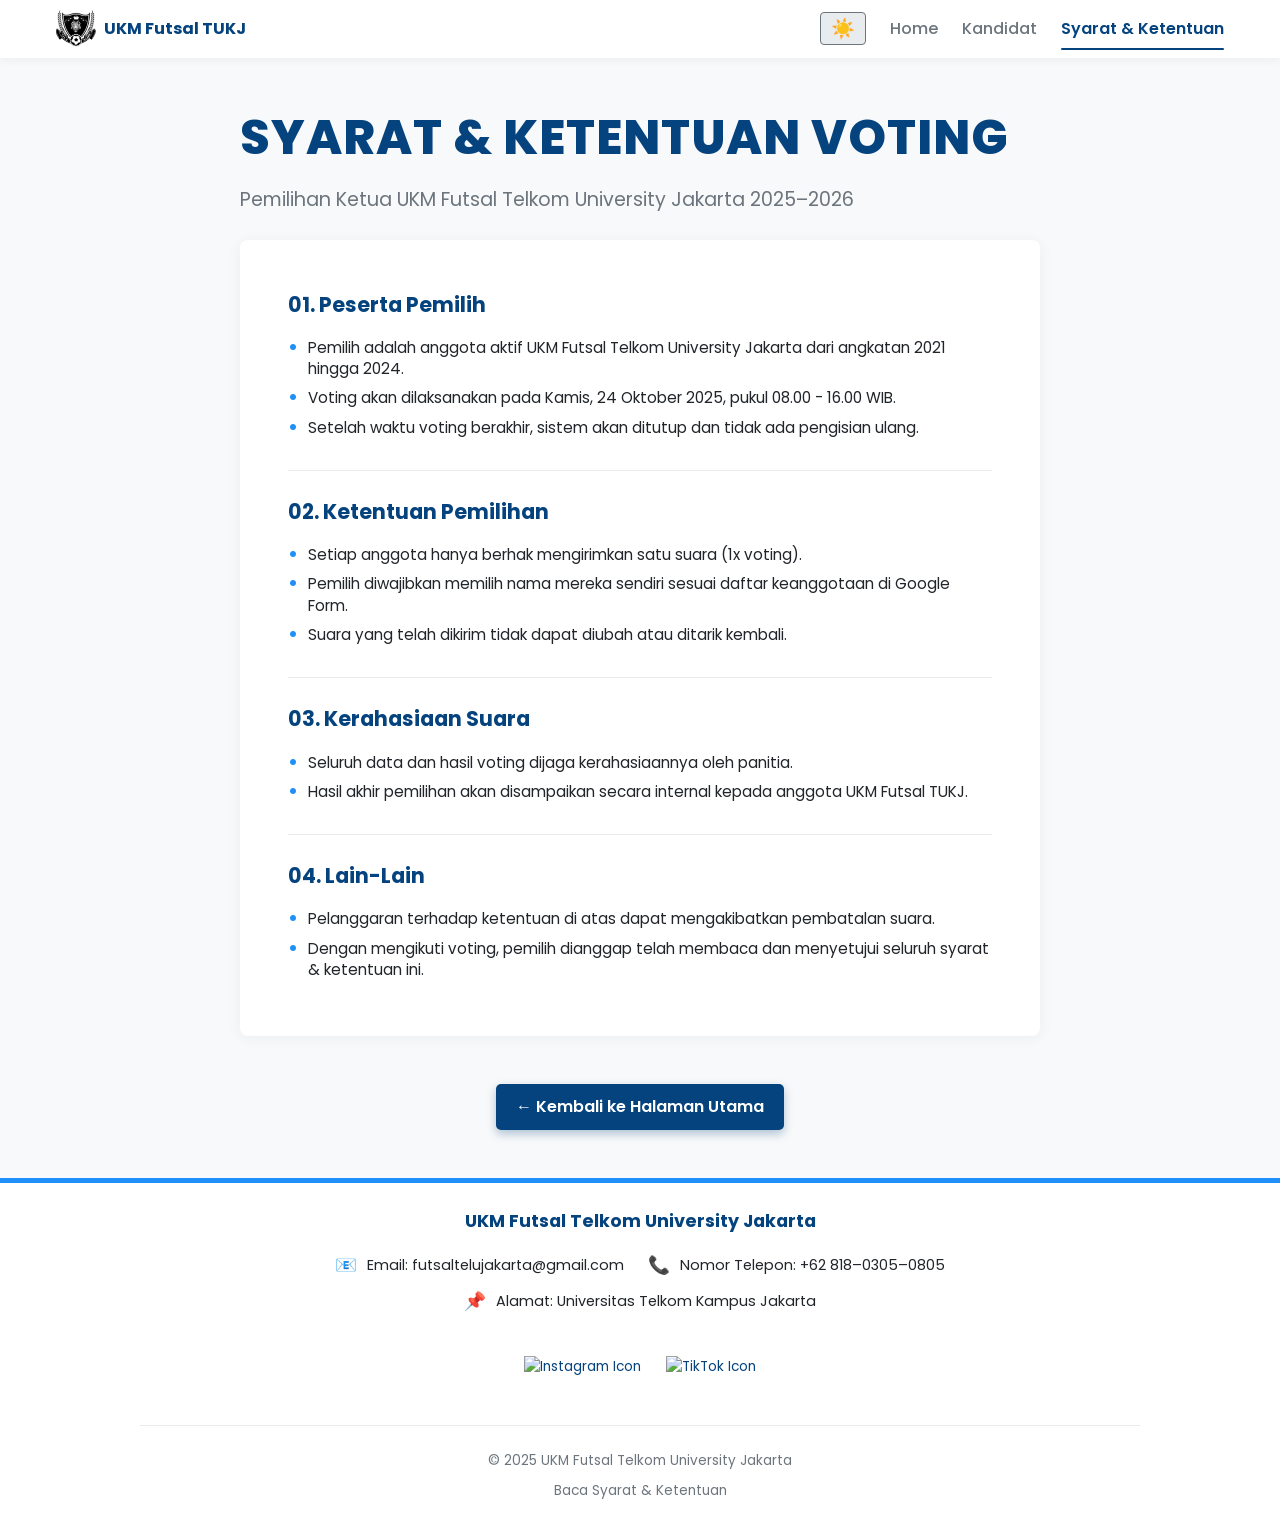
==== syarat.html @ 2a082401 "Initial commit of Futsal TUKJ Website" ====
<!DOCTYPE html>
<html lang="id">
  <head>
    <meta charset="UTF-8" />
    <meta name="viewport" content="width=device-width, initial-scale=1.0" />
    <title>Syarat & Ketentuan Voting</title>
    <link rel="stylesheet" href="style.css" />
    <link
      href="https://fonts.googleapis.com/css2?family=Poppins:wght@300;400;500;600;700;800&display=swap"
      rel="stylesheet"
    />
  </head>
  <body class="light-theme">
    <header class="sticky-header">
      <div class="header-content">
        <a href="index.html" class="logo-link">
          <img
            src="images/logo.png"
            alt="Logo UKM Futsal Telkom University Jakarta"
            class="logo"
          />
          <span class="ukm-name">UKM Futsal TUKJ</span>
        </a>
        <div class="header-controls">
          <button
            id="theme-toggle"
            class="theme-toggle"
            aria-label="Toggle dark mode"
          >
            ☀️
          </button>
          <nav class="main-nav">
            <a href="index.html" class="nav-item">Home</a>
            <a href="index.html#candidates-section" class="nav-item"
              >Kandidat</a
            >
            <a href="syarat.html" class="nav-item active">Syarat & Ketentuan</a>
          </nav>
        </div>
      </div>
    </header>

    <main class="terms-page">
      <section class="terms-content">
        <h1 class="main-title">SYARAT & KETENTUAN VOTING</h1>
        <p class="subtitle">
          Pemilihan Ketua UKM Futsal Telkom University Jakarta 2025–2026
        </p>

        <div class="terms-box">
          <div class="terms-section">
            <h2>01. Peserta Pemilih</h2>
            <ul>
              <li>
                Pemilih adalah anggota aktif UKM Futsal Telkom University
                Jakarta dari angkatan 2021 hingga 2024.
              </li>
              <li>
                Voting akan dilaksanakan pada Kamis, 24 Oktober 2025, pukul
                08.00 - 16.00 WIB.
              </li>
              <li>
                Setelah waktu voting berakhir, sistem akan ditutup dan tidak ada
                pengisian ulang.
              </li>
            </ul>
          </div>

          <div class="terms-section">
            <h2>02. Ketentuan Pemilihan</h2>
            <ul>
              <li>
                Setiap anggota hanya berhak mengirimkan satu suara (1x voting).
              </li>
              <li>
                Pemilih diwajibkan memilih nama mereka sendiri sesuai daftar
                keanggotaan di Google Form.
              </li>
              <li>
                Suara yang telah dikirim tidak dapat diubah atau ditarik
                kembali.
              </li>
            </ul>
          </div>

          <div class="terms-section">
            <h2>03. Kerahasiaan Suara</h2>
            <ul>
              <li>
                Seluruh data dan hasil voting dijaga kerahasiaannya oleh
                panitia.
              </li>
              <li>
                Hasil akhir pemilihan akan disampaikan secara internal kepada
                anggota UKM Futsal TUKJ.
              </li>
            </ul>
          </div>

          <div class="terms-section last-section">
            <h2>04. Lain-Lain</h2>
            <ul>
              <li>
                Pelanggaran terhadap ketentuan di atas dapat mengakibatkan
                pembatalan suara.
              </li>
              <li>
                Dengan mengikuti voting, pemilih dianggap telah membaca dan
                menyetujui seluruh syarat & ketentuan ini.
              </li>
            </ul>
          </div>
        </div>

        <div class="back-link-container">
          <a href="index.html" class="btn-back">
            &larr; Kembali ke Halaman Utama
          </a>
        </div>
      </section>
    </main>

    <footer>
      <div class="footer-content-wrap">
        <div class="footer-col contact-info">
          <h3>UKM Futsal Telkom University Jakarta</h3>
          <p>
            <span aria-hidden="true">📧</span> Email:
            futsaltelujakarta@gmail.com
          </p>
          <p>
            <span aria-hidden="true">📞</span> Nomor Telepon: +62 818–0305–0805
          </p>
          <p>
            <span aria-hidden="true">📌</span> Alamat: Universitas Telkom Kampus
            Jakarta
          </p>
        </div>

        <div class="footer-col social-icons">
          <a
            href="https://www.instagram.com/futsaltukj?utm_source=ig_web_button_share_sheet&igsh=ZDNlZDc0MzIxNw=="
            target="_blank"
            aria-label="Instagram"
          >
            <img src="https://upload.wikimedia.org/wikipedia/commons/thumb/a/a5/Instagram_icon.png/1200px-Instagram_icon.png" alt="Instagram Icon" />
          </a>
          <a href="https://www.tiktok.com/@futsal.telujakarta?lang=en-GB" target="_blank" aria-label="TikTok">
                    <img src="https://upload.wikimedia.org/wikipedia/id/thumb/a/a9/TikTok_logo.svg/1280px-TikTok_logo.svg.png" alt="TikTok Icon">
                </a>
        </div>
      </div>

      <div class="footer-bottom">
        <p class="copyright">© 2025 UKM Futsal Telkom University Jakarta</p>
        <p>
          <a href="syarat.html" class="footer-link">Baca Syarat & Ketentuan</a>
        </p>
      </div>
    </footer>

    <script>
      // DARK/LIGHT MODE SCRIPT
      function applyTheme(theme) {
        document.body.className = theme + "-theme";
        localStorage.setItem("theme", theme);
        const toggle = document.getElementById("theme-toggle");
        if (toggle) {
          toggle.innerHTML = theme === "dark" ? "🌙" : "☀️";
        }
      }

      function toggleTheme() {
        const currentTheme = document.body.classList.contains("dark-theme")
          ? "dark"
          : "light";
        const newTheme = currentTheme === "dark" ? "light" : "dark";
        applyTheme(newTheme);
      }

      document.addEventListener("DOMContentLoaded", () => {
        const savedTheme = localStorage.getItem("theme") || "light";
        applyTheme(savedTheme);

        const toggleButton = document.getElementById("theme-toggle");
        if (toggleButton) {
          toggleButton.addEventListener("click", toggleTheme);
        }
      });
    </script>
  </body>
</html>
---- style.css ----
/* Import Font Poppins */
@import url("https://fonts.googleapis.com/css2?family=Poppins:wght@300;400;500;600;700;800&display=swap");

/* ================================================================= */
/* 1. VARIABEL TEMA */
/* ================================================================= */

:root {
  /* Light Mode Variables (Default) */
  --color-bg-main: #f8f9fa;
  --color-bg-card: #ffffff;
  --color-bg-secondary: #e9ecef;
  --color-text-main: #212529;
  --color-text-secondary: #6c757d;

  --color-primary-dark: #05437e; /* Biru Tua Serius */
  --color-primary-light: #2090f8; /* Biru Terang Aksen */
  --color-shadow-base: rgba(0, 0, 0, 0.05);
  --color-white: #ffffff;
}

/* Dark Mode Variables */
.dark-theme {
  --color-bg-main: #121212;
  --color-bg-card: #1e1e1e;
  --color-bg-secondary: #2c2c2c;
  --color-text-main: #e0e0e0;
  --color-text-secondary: #aaaaaa;

  --color-primary-dark: #8db4e4;
  --color-primary-light: #4a90e2;
  --color-shadow-base: rgba(0, 0, 0, 0.5);
  --color-white: #ffffff;
}

/* ================================================================= */
/* 2. SPACING & GLOBAL RESET */
/* ================================================================= */

:root {
  --spacing-lg: 3rem;
  --spacing-md: 1.5rem;
  --spacing-sm: 1rem;
  --spacing-xs: 0.5rem;
}

* {
  margin: 0;
  padding: 0;
  box-sizing: border-box;
}

body {
  font-family: "Poppins", sans-serif;
  background-color: var(--color-bg-main);
  color: var(--color-text-main);
  line-height: 1.6;
  scroll-behavior: smooth;
  transition: background-color 0.3s, color 0.3s;
}

a {
  color: var(--color-primary-dark);
  text-decoration: none;
  transition: color 0.3s ease;
}

a:hover {
  color: var(--color-primary-light);
}

ul {
  list-style: none;
  padding-left: 0;
}

/* ================================================================= */
/* 3. HEADER & NAVIGASI */
/* ================================================================= */

.sticky-header {
  background-color: var(--color-bg-card);
  width: 100%;
  position: fixed;
  top: 0;
  left: 0;
  z-index: 1000;
  box-shadow: 0 2px 10px var(--color-shadow-base);
  padding: var(--spacing-xs) 0;
  transition: background-color 0.3s, box-shadow 0.3s;
}

.header-content {
  max-width: 1200px;
  margin: 0 auto;
  padding: 0 var(--spacing-sm);
  display: flex;
  justify-content: space-between;
  align-items: center;
}

.logo-link {
  display: flex;
  align-items: center;
}

.logo {
  height: 40px;
  margin-right: var(--spacing-xs);

  border: none;
  border-radius: 0;
  padding: 0;
  background-color: transparent;

  filter: drop-shadow(0 0 5px rgba(255, 255, 255, 0.861));
}

.ukm-name {
  font-size: 1rem;
  font-weight: 700;
  color: var(--color-primary-dark);
}

.header-controls {
  display: flex;
  align-items: center;
}

.theme-toggle {
  background: var(--color-bg-secondary);
  border: 1px solid var(--color-text-secondary);
  color: var(--color-text-main);
  padding: 6px 10px;
  margin-right: var(--spacing-md);
  border-radius: 4px;
  cursor: pointer;
  font-size: 1.2rem;
  line-height: 1;
  transition: all 0.3s;
}

.theme-toggle:hover {
  background-color: var(--color-primary-dark);
  color: var(--color-bg-card);
}

.main-nav {
  display: flex;
  gap: var(--spacing-md);
}

.nav-item {
  font-weight: 500;
  color: var(--color-text-secondary);
  padding: var(--spacing-xs) 0;
  position: relative;
}

.nav-item:hover {
  color: var(--color-primary-dark);
}

.nav-item.active {
  color: var(--color-primary-dark);
  font-weight: 600;
}

.nav-item.active::after {
  content: "";
  position: absolute;
  bottom: 0;
  left: 0;
  width: 100%;
  height: 2px;
  background-color: var(--color-primary-dark);
  border-radius: 1px;
}

/* ================================================================= */
/* 4. HERO SECTION & JUDUL */
/* ================================================================= */

main {
  padding-top: 100px;
}

.hero {
  text-align: center;
  padding: var(--spacing-lg) 0;
}

.main-title {
  font-size: 3rem;
  font-weight: 800;
  color: var(--color-primary-dark);
  margin-bottom: var(--spacing-xs);
  text-transform: uppercase;
  letter-spacing: 1px;
}

.subtitle {
  font-size: 1.2rem;
  font-weight: 400;
  color: var(--color-text-secondary);
  margin-bottom: var(--spacing-sm);
}

.tagline {
  font-size: 0.95rem;
  font-weight: 500;
  color: var(--color-primary-dark);
  border: 1px solid var(--color-primary-light);
  padding: 6px 18px;
  display: inline-block;
  border-radius: 20px;
}

/* ================================================================= */
/* 5. KANDIDAT CARDS */
/* ================================================================= */

.candidates-list {
  padding: var(--spacing-lg) 0;
}

.candidates-list h2 {
  text-align: center;
  font-size: 2rem;
  font-weight: 700;
  color: var(--color-primary-dark);
  margin-bottom: var(--spacing-lg);
}

.candidate-grid {
  display: grid;
  grid-template-columns: repeat(3, 1fr);
  gap: var(--spacing-md);
  max-width: 1100px;
  margin: 0 auto;
}

.candidate-card {
  background-color: var(--color-bg-card);
  padding: var(--spacing-sm);
  border-radius: 8px;
  text-align: center;
  transition: transform 0.3s ease, box-shadow 0.3s ease, border 0.3s ease; /* Tambahkan border 0.3s ease */
  box-shadow: 0 5px 10px rgba(0, 0, 0, 0.05);
  border: 1px var(--color-primary-light);
}

.candidate-card:hover {
  transform: translateY(-5px);
  /* Hapus perubahan background-color, biarkan tetap putih */
  background-color: var(--color-bg-card);
  /* Ganti box-shadow dengan border biru dan bayangan yang lebih lembut */
  box-shadow: 0 8px 15px rgba(0, 0, 0, 0.1);
  border: 1px solid var(--color-primary-light); /* BORDER BIRU KRITIS */
}

.candidate-photo {
  width: 120px;
  height: 120px;
  object-fit: cover;
  border-radius: 50%;
  margin-bottom: var(--spacing-xs);
  border: 3px solid var(--color-primary-light);
}

.candidate-name {
  font-size: 1.3rem;
  font-weight: 700;
  /* Kunci 1: Hilangkan margin bawah nama agar nomor urut menempel erat */
  margin-bottom: 0 !important;
  color: var(--color-primary-dark);
}

.candidate-number {
  font-size: 1rem;
  font-weight: 500;
  color: var(--color-text-secondary);
  /* Kunci 2: Hilangkan margin atas nomor urut untuk menempel ke nama */
  margin-top: 0 !important;
  /* Kunci 3: Beri jarak yang cukup di bawah, memisahkan dari Tabs */
  margin-bottom: var(--spacing-sm); /* 1rem = 16px, jarak aman ke Tabs */
}

.candidate-number strong {
  font-weight: 700;
}

.badge-color {
  display: inline-block;
  width: 10px;
  height: 10px;
  border-radius: 50%;
  margin-left: 5px;
  vertical-align: middle;
}

/* Tabs */
.tab-container {
  border-top: 1px solid var(--color-bg-secondary);
  padding-top: var(--spacing-xs);
  margin-top: var(--spacing-xs);
}

.tab-buttons {
  display: flex;
  justify-content: space-around;
  margin-bottom: var(--spacing-xs);
}

.tab-button {
  flex-grow: 1;
  padding: 6px 4px;
  border: 1px solid var(--color-bg-secondary);
  background-color: var(--color-bg-main);
  color: var(--color-text-secondary);
  font-weight: 600;
  cursor: pointer;
  font-size: 0.85rem;
  transition: all 0.3s ease;
}

.tab-button:first-child {
  border-top-left-radius: 4px;
  border-bottom-left-radius: 4px;
}
.tab-button:last-child {
  border-top-right-radius: 4px;
  border-bottom-right-radius: 4px;
}

.tab-button.active {
  background-color: var(--color-primary-dark);
  color: var(--color-bg-card);
  border-color: var(--color-primary-dark);
}

.tab-content {
  display: none;
  text-align: left;
  padding: var(--spacing-xs) 0;
  font-size: 0.85rem;
  animation: fadeIn 0.4s;
}

.tab-content.active {
  display: block;
}

.tab-content h4 {
  font-size: 0.95rem;
  font-weight: 700;
  color: var(--color-primary-light);
  margin-top: var(--spacing-xs);
  margin-bottom: var(--spacing-xs);
}

.tab-content ul,
.tab-content ol {
  padding-left: var(--spacing-md);
  margin-bottom: var(--spacing-xs);
}

.tab-content ol {
  list-style-type: decimal; /* Jaga agar List utama Misi/Proker tetap bernomor (1, 2, 3) */
}

/* KODE KRITIS: Targetkan UL yang ada di dalam OL untuk diubah menjadi bullet (disk) */
.tab-content ol ul {
  /* Hapus penomoran default browser pada sub-list */
  list-style-type: disc;
  /* Tambahkan indentasi ekstra agar terlihat sebagai sub-poin */
  padding-left: var(--spacing-md);
  margin-top: 5px;
  margin-bottom: 5px;
}

.tab-content li {
  color: var(--color-text-main);
  margin-bottom: 3px;
  padding-left: 0;
  position: static;
}

@keyframes fadeIn {
  from {
    opacity: 0;
    transform: translateY(5px);
  }
  to {
    opacity: 1;
    transform: translateY(0);
  }
}

/* ================================================================= */
/* 6. TOMBOL VOTING */
/* ================================================================= */

.voting-action {
  text-align: center;
  padding: var(--spacing-lg) 0;
}

.btn-voting {
  display: inline-block;
  background-color: var(
    --color-primary-dark
  ); /* Tetap oranye untuk background */
  color: #ffffff;
  padding: 15px 40px;
  border-radius: 5px;
  font-size: 1.2rem;
  font-weight: 600;
  text-transform: uppercase;
  transition: background-color 0.3s ease, transform 0.2s ease
  box-shadow 0.3s ease; /* Tambah box-shadow transition */

  /* UBAH DI SINI: Shadow biru gelap untuk default */
  box-shadow: 0 4px 10px rgba(5, 67, 126, 0.3); /* rgba dari --color-primary-dark */
}

.btn-voting:hover {
  background-color: white; /* Tetap oranye lebih gelap */
  transform: translateY(-2px);

  /* UBAH DI SINI: Shadow biru gelap lebih kuat saat hover */
  box-shadow: 0 6px 12px rgba(5, 67, 126, 0.5); /* rgba dari --color-primary-dark */
}

/* ================================================================= */
/* 7. FOOTER (Struktur Satu Kolom Terpusat - FULLY CENTERED) */
/* ================================================================= */

footer {
  background-color: var(--color-bg-card);
  text-align: center;
  padding: var(--spacing-md) 0;
  border-top: 5px solid var(--color-primary-light);
  font-size: 0.85rem;
  color: var(--color-text-secondary);
  transition: background-color 0.3s;
}

.footer-content-wrap {
  max-width: 1000px;
  margin: 0 auto;
  padding: 0 var(--spacing-md) var(--spacing-md);

  display: block;
  text-align: center;

  border-bottom: 1px solid var(--color-bg-secondary);
  margin-bottom: var(--spacing-sm);
}

.footer-col {
  width: 100%;
  padding: 0;
}

.footer-col h3 {
  font-size: 1.1rem;
  font-weight: 700;
  color: var(--color-primary-dark);
  margin-bottom: var(--spacing-sm);
}

/* Styling Info Kontak (Sekarang terpusat) */
.contact-info p {
  color: var(--color-text-main);
  font-size: 0.9rem;
  margin-bottom: 8px;

  display: inline-flex;
  align-items: center;
  gap: 10px;
  padding: 0 10px;
}

.contact-info {
  margin-bottom: var(--spacing-md);
}

.contact-info p span[aria-hidden="true"] {
  font-size: 1.1rem;
  color: var(--color-primary-light);
}

.social-icons {
  text-align: center;
  padding-top: var(--spacing-sm);
  margin-bottom: var(--spacing-md);
}

.social-icons a {
  display: inline-block;
  margin: 0 var(--spacing-xs);
  transition: transform 0.3s ease;
}

.social-icons a:hover {
  transform: translateY(-3px) scale(1.05);
}

.social-icons img {
  /* --- PERBAIKAN KRITIS UNTUK IKON --- */
  height: 35px;
  width: 50px; /* Set width dan height yang sama */
  object-fit: contain; /* JAMIN mempertahankan rasio aspek di dalam kotak */
  /* ------------------------------------ */
  vertical-align: middle;
}

.social-icons a:last-child img {
  height: 70px; /* Tingkatkan tinggi sedikit */
  width: 80px; /* Tingkatkan lebar sedikit */
  /* Beri margin tambahan agar ada jarak dengan ikon sebelumnya */
  margin-left: 5px;
}

/* Footer Paling Bawah */
.footer-bottom {
  text-align: center;
  padding-top: var(--spacing-xs);
}

footer p {
  margin-bottom: var(--spacing-xs);
}
footer p:last-child {
  margin-bottom: 0;
}

.footer-link {
  color: var(--color-text-secondary);
}
.footer-link:hover {
  color: var(--color-primary-light);
}

/* ================================================================= */
/* 8. SYARAT & KETENTUAN (CLEAN & ELEGAN) - PERBAIKAN KRITIS */
/* ================================================================= */

.terms-page {
  padding-bottom: var(--spacing-lg);
}

.terms-content {
  max-width: 800px;
  margin: 0 auto;
  padding: 0;
}

.terms-box {
  background-color: var(--color-bg-card);
  padding: var(--spacing-lg);
  border-radius: 8px;
  box-shadow: 0 2px 15px var(--color-shadow-base);
  margin-top: var(--spacing-md);
  transition: background-color 0.3s, box-shadow 0.3s;
}

.terms-section {
  margin-bottom: var(--spacing-md);
  padding-bottom: var(--spacing-md);
  /* Border halus di bawah setiap bagian */
  border-bottom: 1px solid var(--color-bg-secondary);
}
.terms-section:last-child {
  border-bottom: none;
  margin-bottom: 0;
  padding-bottom: 0;
}

.terms-section h2 {
  font-size: 1.3rem;
  color: var(--color-primary-dark);
  margin-bottom: var(--spacing-sm);
  font-weight: 700;
}

/* KODE KRITIS UNTUK LIST ITEM: Gunakan list-style kustom yang rapi */
.terms-section ul {
  /* Hapus default padding */
  padding: 0;
  margin-top: var(--spacing-xs);
  list-style: none; /* Matikan bullet default */
}

.terms-section li {
  font-size: 0.95rem;
  color: var(--color-text-main);
  margin-bottom: 8px;
  padding-left: 20px; /* Ruang untuk bullet kustom */
  position: relative;
  line-height: 1.4;
}

.terms-section li::before {
  /* Bullet kustom yang rapi (titik kecil) */
  content: "•";
  position: absolute;
  left: 0;
  font-size: 1.2rem;
  line-height: 1; /* Pastikan bullet sejajar dengan teks */
  color: var(--color-primary-light); /* Warna biru aksen */
  font-weight: 900;
}
/* Akhir KODE KRITIS */

.back-link-container {
  margin-top: var(--spacing-lg);
  text-align: center;
}

.btn-back {
  display: inline-block;
  background-color: var(--color-primary-dark);
  color: var(--color-bg-card);
  padding: 10px 20px;
  border-radius: 5px;
  font-size: 1rem;
  font-weight: 600;
  transition: background-color 0.3s ease, transform 0.2s ease,
    box-shadow 0.3s ease; /* Tambah box-shadow transition */

  /* TAMBAH DI SINI: Shadow biru gelap untuk default */
  box-shadow: 0 4px 10px rgba(5, 67, 126, 0.3); /* rgba dari --color-primary-dark */
}

.btn-back:hover {
  background-color: white;
  transform: translateY(-2px);

  /* TAMBAH DI SINI: Shadow biru gelap lebih kuat saat hover */
  box-shadow: 0 6px 12px rgba(5, 67, 126, 0.5); /* rgba dari --color-primary-dark */
}
/* ================================================================= */
/* 9. MEDIA QUERIES (Penyesuaian Footer) */
/* ================================================================= */

/* ... (Media queries sebelumnya) ... */

@media (max-width: 768px) {
  /* ... (Kode responsif lainnya) ... */

  /* Perubahan untuk Footer di Mobile */
  .footer-content-wrap {
    flex-direction: column;
    align-items: center;
    text-align: center;
  }
  .footer-col {
    width: 100%;
    margin-bottom: var(--spacing-md);
    min-width: unset;
  }
  .contact-info p {
    /* Di mobile, biarkan kontak menyebar agar lebih mudah dibaca */
    display: flex;
    justify-content: center;
    padding: 0;
  }

  .social-icons a {
    margin: 0 5px;
  }
  .social-icons img {
    height: 30px;
    width: 30px;
    object-fit: contain; /* JAMIN di mobile juga */
  }
  .social-icons a:last-child img {
    height: 50px;
    width: 50px;
    margin-left: 3px;
  }
}
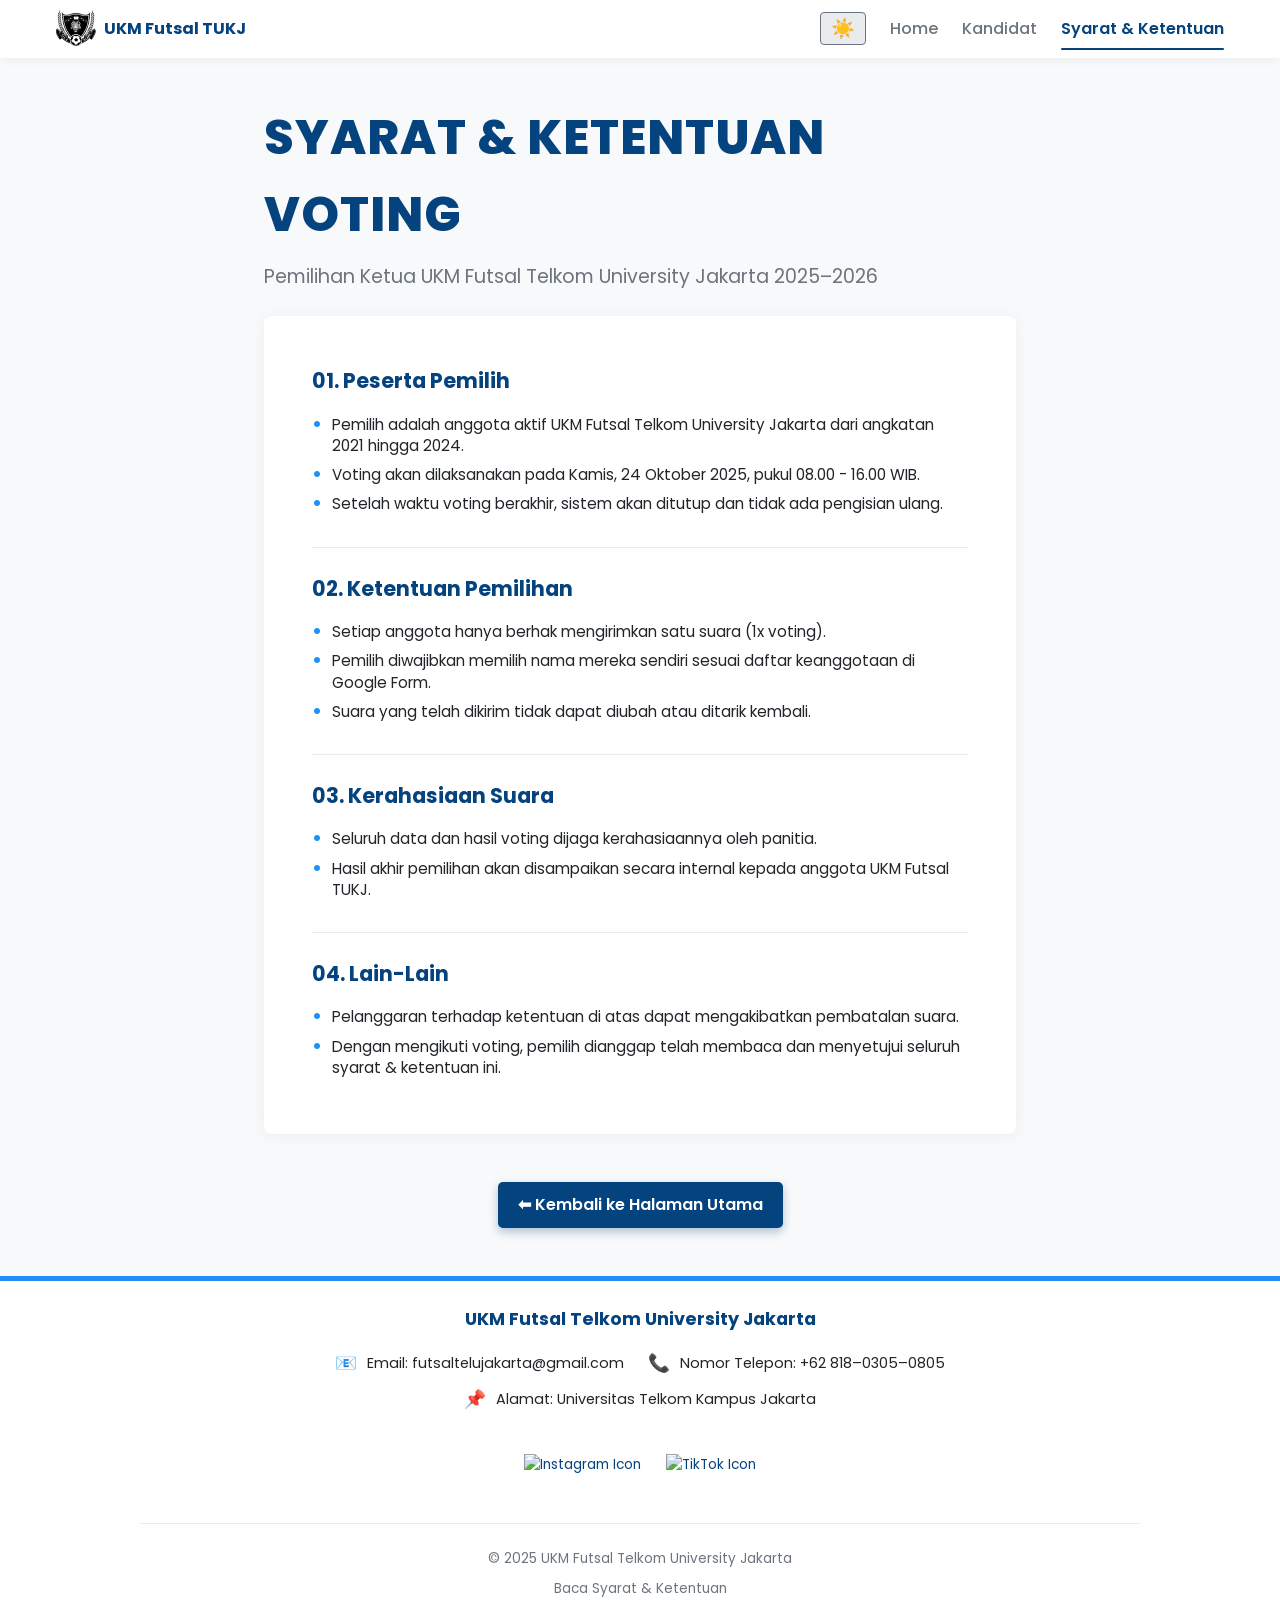
==== commit c245459d: "Initial commit of Futsal TUKJ Website" ====
--- a/syarat.html
+++ b/syarat.html
@@ -114,7 +114,7 @@
 
         <div class="back-link-container">
           <a href="index.html" class="btn-back">
-            &larr; Kembali ke Halaman Utama
+            <span aria-hidden="true">⬅</span> Kembali ke Halaman Utama
           </a>
         </div>
       </section>
@@ -143,11 +143,21 @@
             target="_blank"
             aria-label="Instagram"
           >
-            <img src="https://upload.wikimedia.org/wikipedia/commons/thumb/a/a5/Instagram_icon.png/1200px-Instagram_icon.png" alt="Instagram Icon" />
+            <img
+              src="https://upload.wikimedia.org/wikipedia/commons/thumb/a/a5/Instagram_icon.png/1200px-Instagram_icon.png"
+              alt="Instagram Icon"
+            />
           </a>
-          <a href="https://www.tiktok.com/@futsal.telujakarta?lang=en-GB" target="_blank" aria-label="TikTok">
-                    <img src="https://upload.wikimedia.org/wikipedia/id/thumb/a/a9/TikTok_logo.svg/1280px-TikTok_logo.svg.png" alt="TikTok Icon">
-                </a>
+          <a
+            href="https://www.tiktok.com/@futsal.telujakarta?lang=en-GB"
+            target="_blank"
+            aria-label="TikTok"
+          >
+            <img
+              src="https://upload.wikimedia.org/wikipedia/id/thumb/a/a9/TikTok_logo.svg/1280px-TikTok_logo.svg.png"
+              alt="TikTok Icon"
+            />
+          </a>
         </div>
       </div>
 
--- a/style.css
+++ b/style.css
@@ -408,17 +408,15 @@
 
 .btn-voting {
   display: inline-block;
-  background-color: var(
-    --color-primary-dark
-  ); /* Tetap oranye untuk background */
+  background-color: var(--color-primary-dark);
   color: #ffffff;
   padding: 15px 40px;
   border-radius: 5px;
   font-size: 1.2rem;
   font-weight: 600;
   text-transform: uppercase;
-  transition: background-color 0.3s ease, transform 0.2s ease
-  box-shadow 0.3s ease; /* Tambah box-shadow transition */
+  transition: background-color 0.3s ease,
+    transform 0.2s ease box-shadow 0.3s ease; /* Tambah box-shadow transition */
 
   /* UBAH DI SINI: Shadow biru gelap untuk default */
   box-shadow: 0 4px 10px rgba(5, 67, 126, 0.3); /* rgba dari --color-primary-dark */
@@ -544,7 +542,7 @@
 }
 
 /* ================================================================= */
-/* 8. SYARAT & KETENTUAN (CLEAN & ELEGAN) - PERBAIKAN KRITIS */
+/* 8. SYARAT & KETENTUAN (CLEAN & ELEGAN) - PERBAIKAN MARGIN */
 /* ================================================================= */
 
 .terms-page {
@@ -554,7 +552,8 @@
 .terms-content {
   max-width: 800px;
   margin: 0 auto;
-  padding: 0;
+  /* Tambahkan padding horizontal di desktop/tablet agar tidak terlalu mepet tepi */
+  padding: 0 var(--spacing-md);
 }
 
 .terms-box {
@@ -569,7 +568,6 @@
 .terms-section {
   margin-bottom: var(--spacing-md);
   padding-bottom: var(--spacing-md);
-  /* Border halus di bawah setiap bagian */
   border-bottom: 1px solid var(--color-bg-secondary);
 }
 .terms-section:last-child {
@@ -585,38 +583,29 @@
   font-weight: 700;
 }
 
-/* KODE KRITIS UNTUK LIST ITEM: Gunakan list-style kustom yang rapi */
 .terms-section ul {
-  /* Hapus default padding */
   padding: 0;
   margin-top: var(--spacing-xs);
-  list-style: none; /* Matikan bullet default */
+  list-style: none;
 }
 
 .terms-section li {
   font-size: 0.95rem;
   color: var(--color-text-main);
   margin-bottom: 8px;
-  padding-left: 20px; /* Ruang untuk bullet kustom */
+  padding-left: 20px;
   position: relative;
   line-height: 1.4;
 }
 
 .terms-section li::before {
-  /* Bullet kustom yang rapi (titik kecil) */
   content: "•";
   position: absolute;
   left: 0;
   font-size: 1.2rem;
-  line-height: 1; /* Pastikan bullet sejajar dengan teks */
-  color: var(--color-primary-light); /* Warna biru aksen */
+  line-height: 1;
+  color: var(--color-primary-light);
   font-weight: 900;
-}
-/* Akhir KODE KRITIS */
-
-.back-link-container {
-  margin-top: var(--spacing-lg);
-  text-align: center;
 }
 
 .btn-back {
@@ -641,44 +630,168 @@
   /* TAMBAH DI SINI: Shadow biru gelap lebih kuat saat hover */
   box-shadow: 0 6px 12px rgba(5, 67, 126, 0.5); /* rgba dari --color-primary-dark */
 }
-/* ================================================================= */
-/* 9. MEDIA QUERIES (Penyesuaian Footer) */
-/* ================================================================= */
-
-/* ... (Media queries sebelumnya) ... */
-
+.back-link-container {
+  /* Pastikan container mengambil lebar penuh */
+  width: 100%;
+  margin-top: var(--spacing-lg);
+  text-align: center;
+}
+
+/* Tambahan perbaikan di mobile untuk margin Syarat & Ketentuan */
+@media (max-width: 576px) {
+  .terms-content {
+    padding: 0 var(--spacing-sm); /* Padding horizontal lebih kecil di mobile */
+  }
+  .terms-box {
+    padding: var(--spacing-md); /* Padding internal lebih ringkas */
+  }
+}
+/* ================================================================= */
+/* 9. MEDIA QUERIES (RESPONSIVE) - PERBAIKAN KRITIS UNTUK MOBILE */
+/* ================================================================= */
+
+/* --- Tablet dan Desktop Kecil (992px) --- */
+@media (max-width: 992px) {
+  .candidate-grid {
+    grid-template-columns: repeat(2, 1fr); /* 2 kolom di tablet */
+    max-width: 700px;
+  }
+  .candidate-photo {
+    width: 100px;
+    height: 100px;
+  }
+  .candidate-card {
+    padding: var(--spacing-xs); /* Kurangi padding card */
+  }
+  .candidate-name {
+    font-size: 1.2rem;
+  }
+}
+
+/* --- Mobile Besar (768px) --- */
 @media (max-width: 768px) {
-  /* ... (Kode responsif lainnya) ... */
-
-  /* Perubahan untuk Footer di Mobile */
+  .main-title {
+    font-size: 2.5rem;
+  }
+  .candidate-grid {
+    grid-template-columns: 1fr; /* 1 kolom di mobile */
+    max-width: 90%; /* Biarkan card memenuhi layar dengan sedikit margin */
+    margin: 0 auto;
+  }
+
+  /* Header (Navbar Scrollable) */
+  .header-content {
+    flex-direction: column;
+    align-items: center;
+    gap: var(--spacing-xs);
+    padding: var(--spacing-sm);
+  }
+  .header-controls {
+    /* Memastikan elemen kontrol di satu baris */
+    width: 100%;
+    justify-content: space-between; /* Pisahkan nav dan toggle */
+    padding: 0;
+    margin-top: var(--spacing-xs);
+  }
+
+  .main-nav {
+    /* Kunci: Memungkinkan scroll horizontal */
+    display: flex;
+    gap: var(--spacing-sm);
+    overflow-x: auto;
+    -webkit-overflow-scrolling: touch;
+    padding-bottom: 5px;
+    justify-content: initial;
+    white-space: nowrap;
+  }
+  .main-nav .nav-item {
+    font-size: 0.9rem; /* Kecilkan ukuran font nav */
+    padding: 5px 10px;
+    flex-shrink: 0; /* Mencegah item nav menyusut */
+  }
+  .theme-toggle {
+    margin-left: var(--spacing-sm);
+    margin-right: 0;
+    flex-shrink: 0;
+  }
+  main {
+    padding-top: 130px; /* Kompensasi untuk header yang lebih tinggi */
+  }
+
+  /* Card Candidate (Penyesuaian Ukuran) */
+  .candidate-card {
+    padding: var(--spacing-sm);
+  }
+  .candidate-photo {
+    width: 100px;
+    height: 100px;
+  }
+  .candidate-name {
+    font-size: 1.3rem;
+  }
+
+  /* Tombol dan Teks Umum */
+  .btn-voting {
+    font-size: 1.1rem;
+    padding: 12px 25px;
+  }
+
+  /* Footer (Memastikan Kontak di Tengah) */
   .footer-content-wrap {
     flex-direction: column;
     align-items: center;
     text-align: center;
   }
-  .footer-col {
-    width: 100%;
+  .contact-info p {
+    display: block;
+    text-align: left;
+    margin: 0 auto 5px;
+    width: fit-content; /* Biarkan elemen ditengah */
+  }
+  .social-icons {
     margin-bottom: var(--spacing-md);
-    min-width: unset;
-  }
-  .contact-info p {
-    /* Di mobile, biarkan kontak menyebar agar lebih mudah dibaca */
-    display: flex;
-    justify-content: center;
-    padding: 0;
-  }
-
-  .social-icons a {
-    margin: 0 5px;
-  }
-  .social-icons img {
-    height: 30px;
-    width: 30px;
-    object-fit: contain; /* JAMIN di mobile juga */
-  }
-  .social-icons a:last-child img {
-    height: 50px;
-    width: 50px;
-    margin-left: 3px;
-  }
-}
+  }
+  /* Perbaikan untuk Syarat & Ketentuan */
+  .terms-box {
+    padding: var(--spacing-md); /* Lebih kompak */
+  }
+}
+
+/* --- Mobile Kecil (576px) --- */
+@media (max-width: 576px) {
+  .main-title {
+    font-size: 2rem;
+  }
+  .candidate-grid {
+    max-width: 95%;
+  }
+  .candidate-photo {
+    width: 80px; /* Kecilkan lagi fotonya */
+    height: 80px;
+  }
+  .candidate-name {
+    font-size: 1.1rem;
+  }
+  .candidate-number {
+    font-size: 0.85rem;
+  }
+  .tab-button {
+    font-size: 0.75rem;
+    padding: 5px 3px;
+  }
+  .tab-content {
+    font-size: 0.75rem;
+  }
+
+  /* Perbaikan Syarat & Ketentuan di layar sangat kecil */
+  .terms-box {
+    padding: var(--spacing-sm);
+  }
+  .terms-box li {
+    font-size: 0.8rem;
+  }
+  .main-nav .nav-item {
+    font-size: 0.8rem;
+    padding: 4px 8px;
+  }
+}
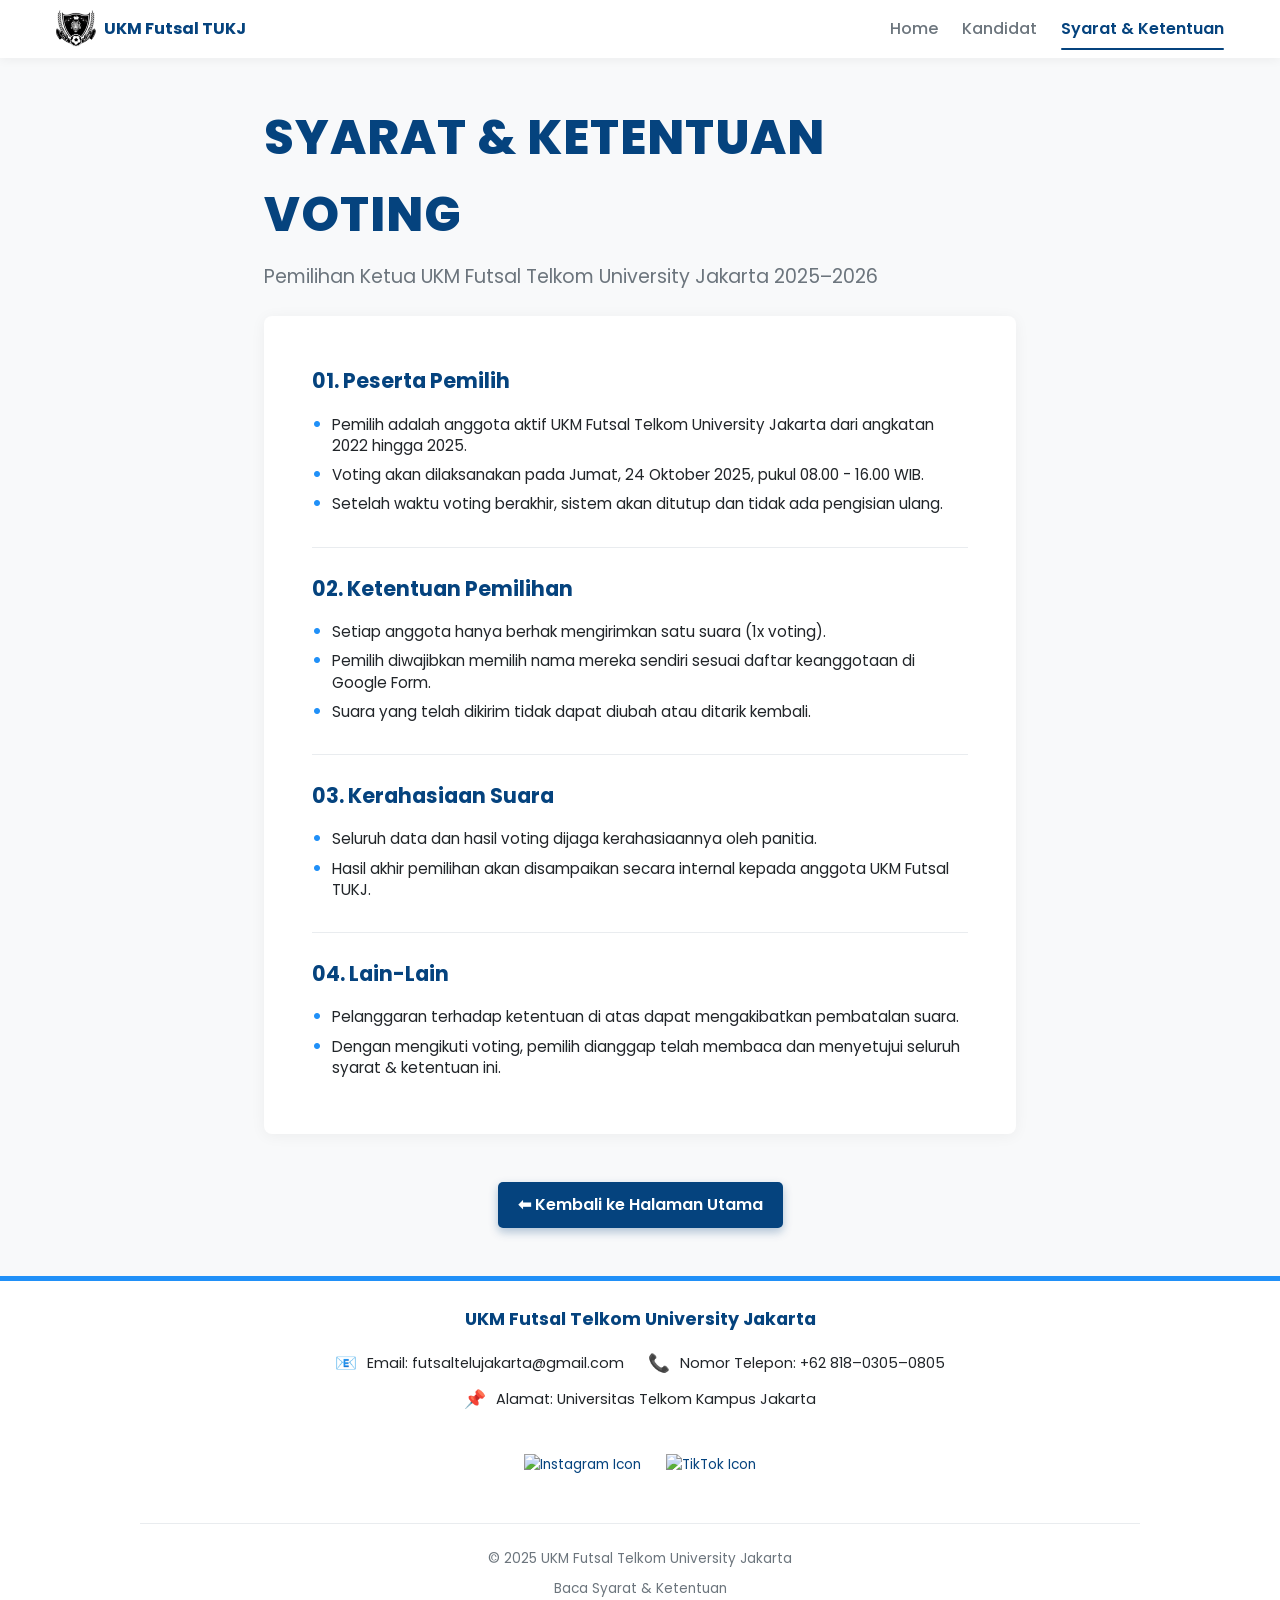
==== commit 0541e80c: "FINAL: Fixed mobile spacing, removed dark mode toggle, and added voting link." ====
--- a/syarat.html
+++ b/syarat.html
@@ -21,22 +21,14 @@
           />
           <span class="ukm-name">UKM Futsal TUKJ</span>
         </a>
-        <div class="header-controls">
-          <button
-            id="theme-toggle"
-            class="theme-toggle"
-            aria-label="Toggle dark mode"
+        
+        <nav class="main-nav">
+          <a href="index.html" class="nav-item">Home</a>
+          <a href="index.html#candidates-section" class="nav-item"
+            >Kandidat</a
           >
-            ☀️
-          </button>
-          <nav class="main-nav">
-            <a href="index.html" class="nav-item">Home</a>
-            <a href="index.html#candidates-section" class="nav-item"
-              >Kandidat</a
-            >
-            <a href="syarat.html" class="nav-item active">Syarat & Ketentuan</a>
-          </nav>
-        </div>
+          <a href="syarat.html" class="nav-item active">Syarat & Ketentuan</a>
+        </nav>
       </div>
     </header>
 
@@ -53,10 +45,10 @@
             <ul>
               <li>
                 Pemilih adalah anggota aktif UKM Futsal Telkom University
-                Jakarta dari angkatan 2021 hingga 2024.
+                Jakarta dari angkatan 2022 hingga 2025.
               </li>
               <li>
-                Voting akan dilaksanakan pada Kamis, 24 Oktober 2025, pukul
+                Voting akan dilaksanakan pada Jumat, 24 Oktober 2025, pukul
                 08.00 - 16.00 WIB.
               </li>
               <li>
@@ -170,33 +162,8 @@
     </footer>
 
     <script>
-      // DARK/LIGHT MODE SCRIPT
-      function applyTheme(theme) {
-        document.body.className = theme + "-theme";
-        localStorage.setItem("theme", theme);
-        const toggle = document.getElementById("theme-toggle");
-        if (toggle) {
-          toggle.innerHTML = theme === "dark" ? "🌙" : "☀️";
-        }
-      }
-
-      function toggleTheme() {
-        const currentTheme = document.body.classList.contains("dark-theme")
-          ? "dark"
-          : "light";
-        const newTheme = currentTheme === "dark" ? "light" : "dark";
-        applyTheme(newTheme);
-      }
-
-      document.addEventListener("DOMContentLoaded", () => {
-        const savedTheme = localStorage.getItem("theme") || "light";
-        applyTheme(savedTheme);
-
-        const toggleButton = document.getElementById("theme-toggle");
-        if (toggleButton) {
-          toggleButton.addEventListener("click", toggleTheme);
-        }
-      });
+      // SCRIPT KOSONG KARENA TIDAK ADA FUNGSI SCROLLSPY/TAB DI HALAMAN INI
+      // Hapus semua script theme toggle
     </script>
   </body>
-</html>
+</html>
--- a/style.css
+++ b/style.css
@@ -794,4 +794,42 @@
     font-size: 0.8rem;
     padding: 4px 8px;
   }
-}
+
+  .terms-content .main-title {
+    font-size: 1.8rem; /* Mengecilkan Judul Utama */
+  }
+  .terms-content .subtitle {
+    font-size: 1rem; /* Mengecilkan Subjudul */
+  }
+
+  .candidate-grid {
+    max-width: 95%;
+  }
+  /* --- Mobile Kecil (576px) --- */
+  @media (max-width: 576px) {
+    /* ... (kode lainnya) ... */
+
+    /* Perbaikan KRITIS: Syarat & Ketentuan di layar sangat kecil */
+    .terms-content .main-title {
+      font-size: 1.6rem; /* Judul utama Syarat/Ketentuan lebih kecil */
+      margin-bottom: 0;
+    }
+    .terms-content .subtitle {
+      font-size: 0.85rem; /* Subjudul sangat kecil */
+      margin-bottom: var(--spacing-sm);
+    }
+    .terms-box {
+      padding: var(--spacing-sm); /* Padding internal sangat ringkas */
+    }
+    .terms-box li {
+      font-size: 0.85rem; /* List item lebih kecil */
+    }
+    .terms-section h2 {
+      font-size: 1.2rem; /* Judul sub-bagian lebih kecil */
+    }
+    .main-nav .nav-item {
+      font-size: 0.8rem;
+      padding: 4px 8px;
+    }
+  }
+}
